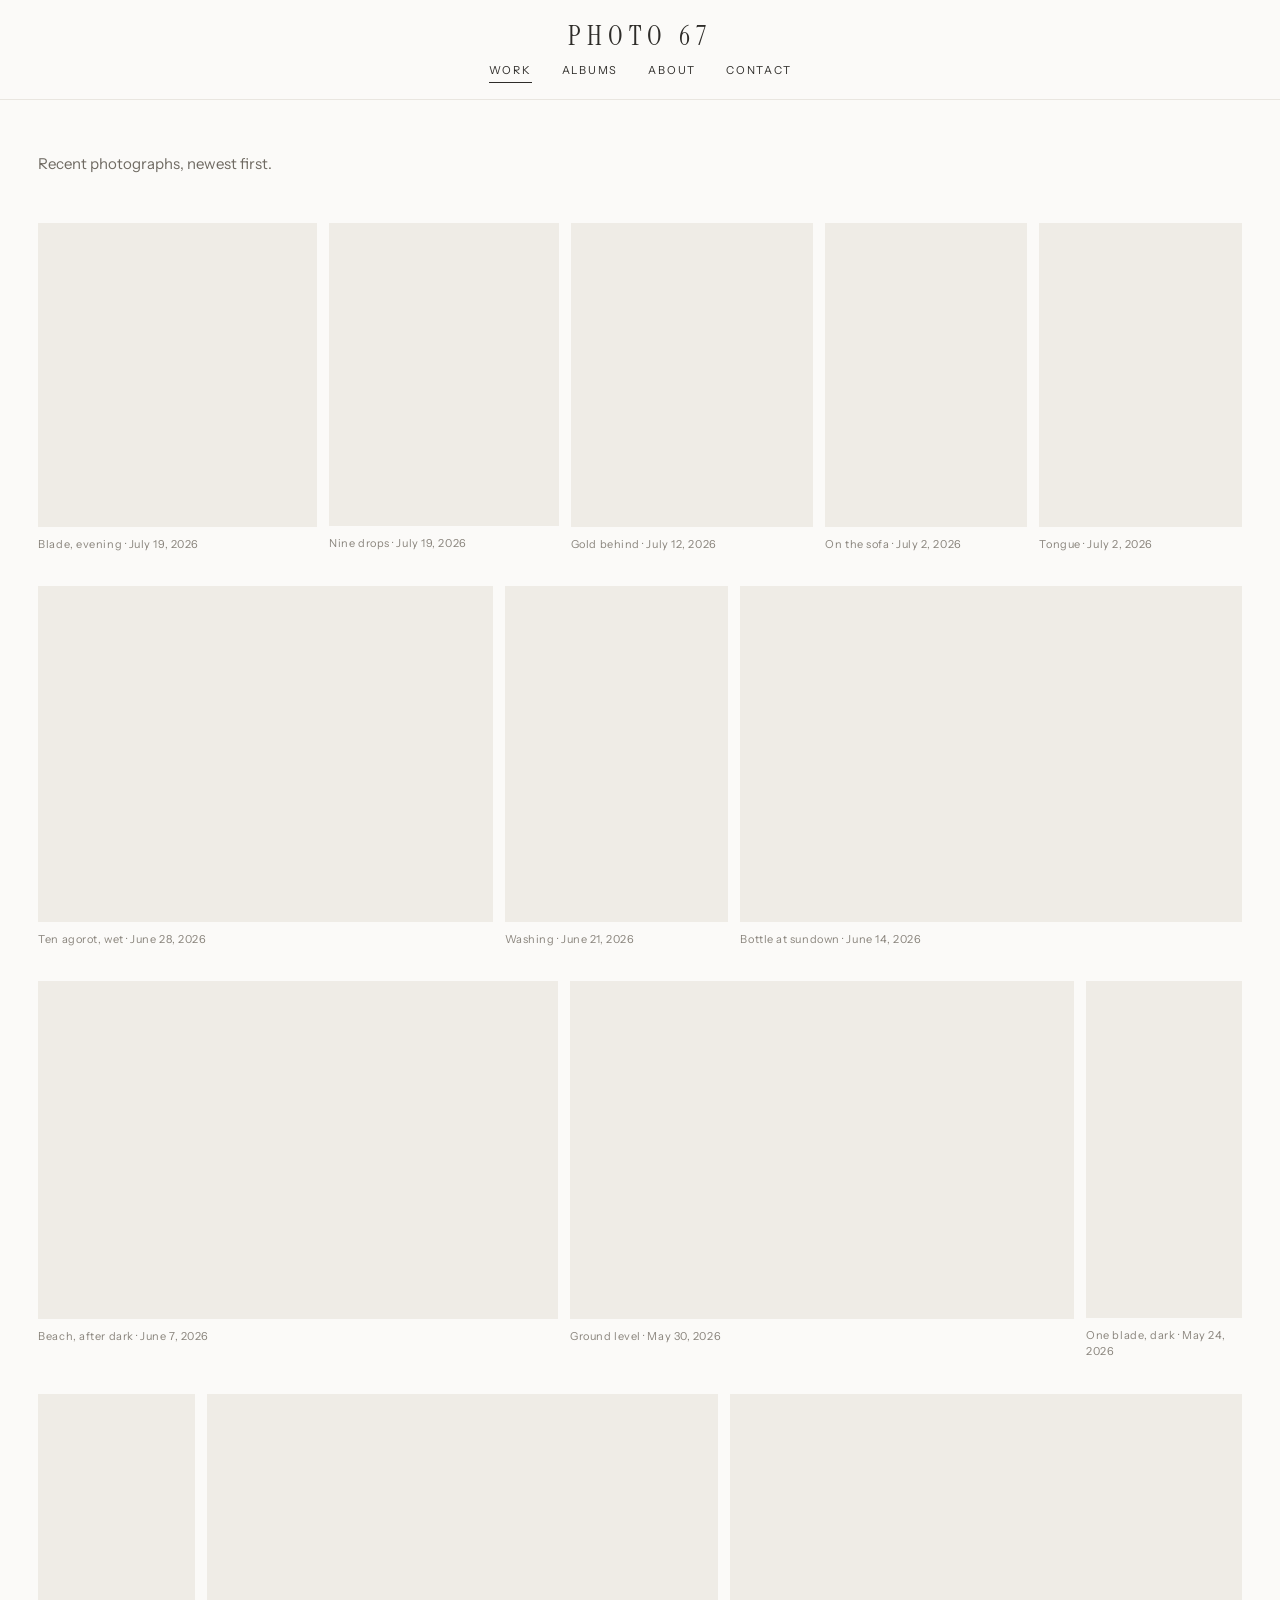
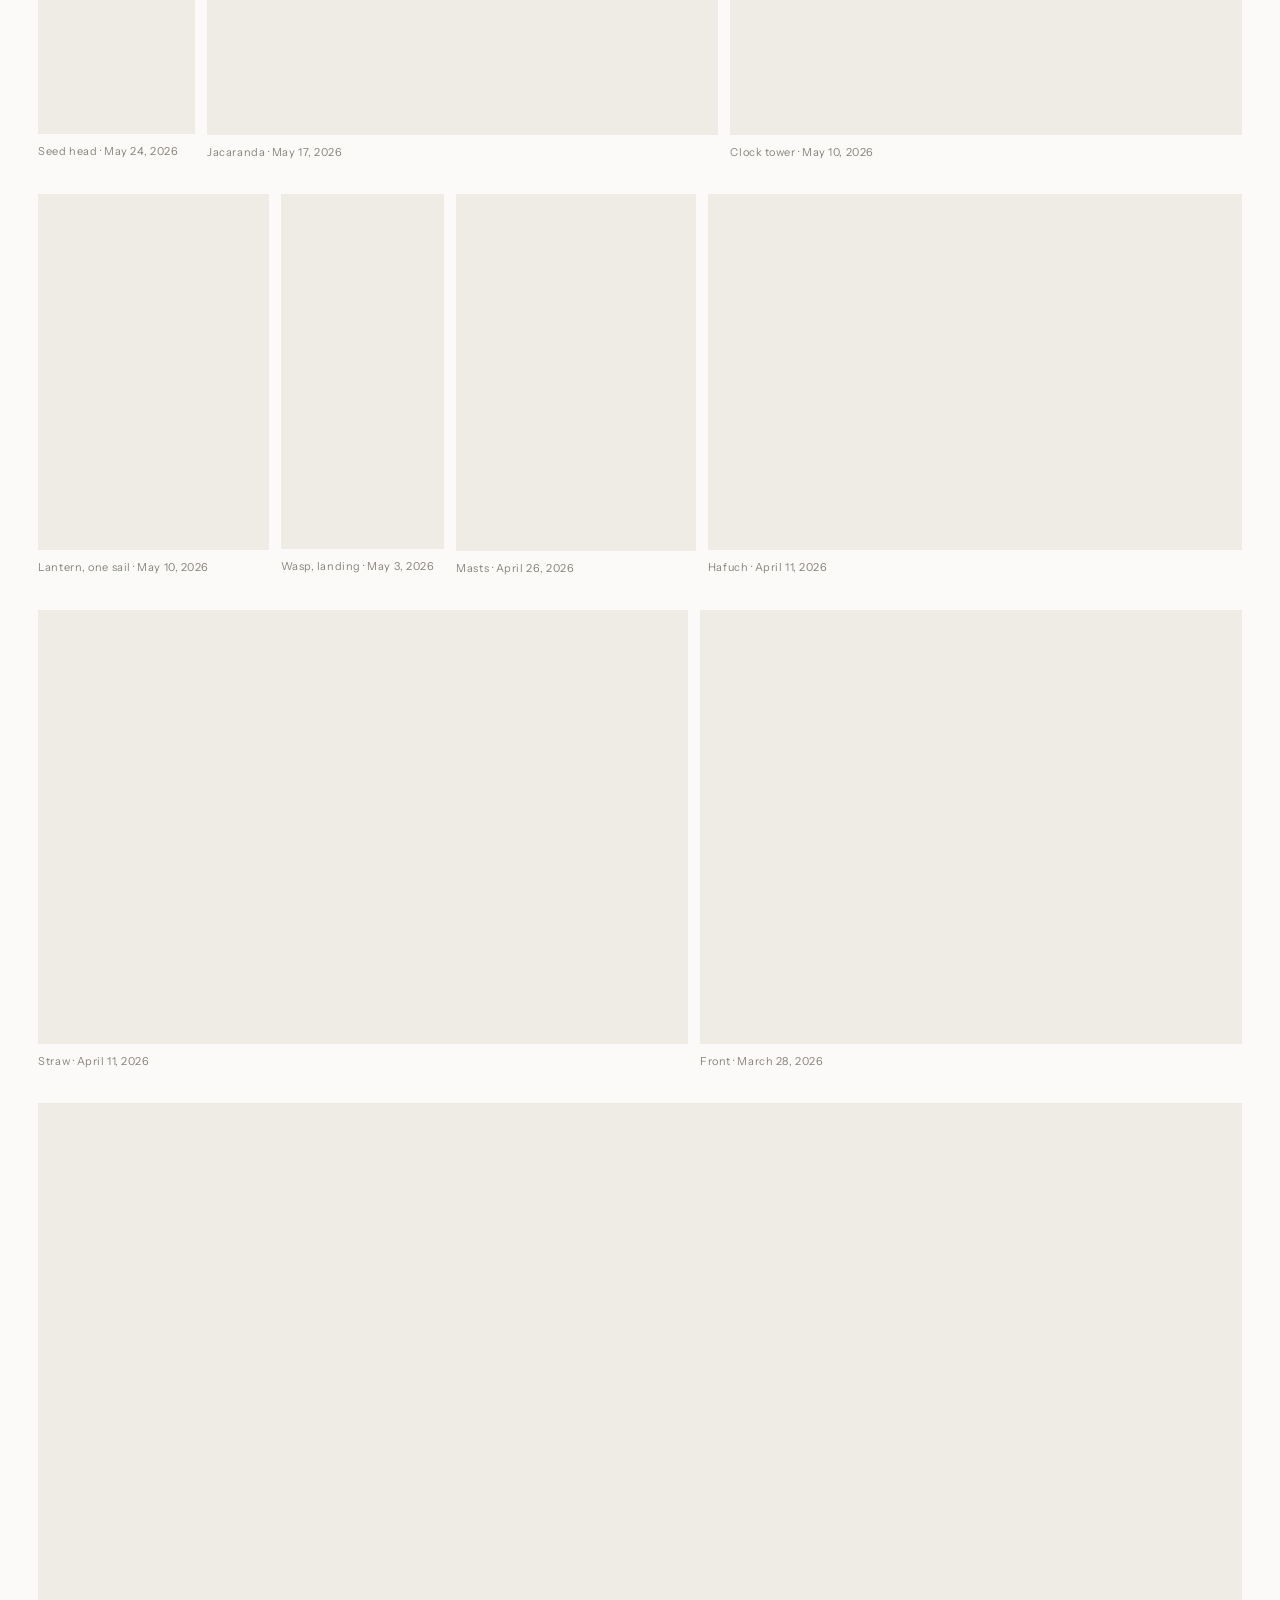
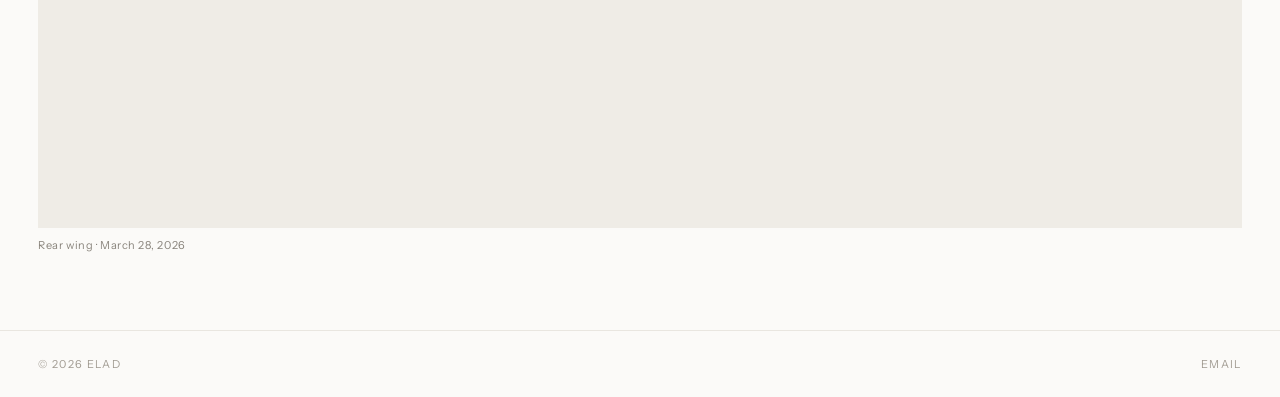
==== about/index.html @ 49043405 "Pre-render every page, add sitemap, robots.txt and Open Graph tags Each route is now a real HTML fil" ====
<!DOCTYPE html>
<!-- ==========================================================================
     THIS IS THE SOURCE FILE. Edit this one.

     scripts/prerender.mjs turns it into index.html, about/index.html,
     albums/index.html and one file per album — each with its own title and
     its photographs already written into the HTML, so search engines and
     link previews see real content without running any JavaScript.

     Don't edit those generated files; the next build overwrites them.
     ========================================================================== -->
<html lang="en">
<head>
<meta charset="utf-8">
<meta name="viewport" content="width=device-width, initial-scale=1">
<title>About — Photo 67</title>
<meta name="description" content="Elad is a photographer from Israel. His grandfather started him off, and still spends afternoons teaching him the craft.">
<meta name="theme-color" content="#FBFAF8">
<link rel="preconnect" href="https://fonts.googleapis.com">
<link rel="preconnect" href="https://fonts.gstatic.com" crossorigin>
<link href="https://fonts.googleapis.com/css2?family=Instrument+Sans:wght@400;500&family=Instrument+Serif:ital@0;1&display=swap" rel="stylesheet">
<link rel="stylesheet" href="/styles.css">
<link rel="canonical" href="https://photo67.com/about">
<meta property="og:type" content="website">
<meta property="og:site_name" content="Photo 67">
<meta property="og:title" content="About — Photo 67">
<meta property="og:description" content="Elad is a photographer from Israel. His grandfather started him off, and still spends afternoons teaching him the craft.">
<meta property="og:url" content="https://photo67.com/about">
<meta property="og:image" content="https://photo67.com/derived/water/blade-droplets-1203.webp">
<meta property="og:image:width" content="1203">
<meta property="og:image:height" content="1307">
<meta property="og:image:alt" content="Blade, evening — photograph by Elad">
<meta name="twitter:card" content="summary_large_image">
</head>
<body>

<!-- ==========================================================================
     FIXED LAYOUT — header, wordmark, nav, footer, grids and lightbox.
     Not editor-touchable. Editable copy is marked [data-editable] below.
     Photographs, albums, titles and dates all come from photos.json.
     ========================================================================== -->

<div class="page">

  <header class="site-header">
    <div class="site-header__inner">
      <a class="wordmark" href="/">Photo 67</a>
      <nav class="nav">
        <a href="/"        data-nav="home">Work</a>
        <a href="/albums"  data-nav="albums">Albums</a>
        <a href="/about"   data-nav="about">About<span class="underline"></span></a>
        <a href="/contact" data-nav="contact">Contact</a>
      </nav>
    </div>
  </header>

  <main class="main">

    <!-- ---------- Home: continuous feed, newest first ---------- -->
    <section data-view="home" hidden>
      <p class="standfirst" data-editable="intro">Recent photographs, newest first.</p>
      <div class="feed" data-feed="home"></div>
    </section>

    <!-- ---------- Albums index ---------- -->
    <section data-view="albums" hidden>
      <h1 class="title">Albums</h1>
      <div class="albums" data-albums></div>
    </section>

    <!-- ---------- Album detail ---------- -->
    <section data-view="album" hidden>
      <a class="backlink" href="/albums">&larr; Albums</a>
      <h1 class="title album__title" data-album-title></h1>
      <p class="standfirst album__summary" data-editable="album-summary" data-album-summary></p>
      <div class="feed" data-feed="album"></div>
    </section>

    <!-- ---------- About ---------- -->
    <section data-view="about">
      <div class="about">
        <div data-portrait>
          <!-- Replaced by the portrait once "portrait" is set in photos.json -->
          <div class="portrait-placeholder" data-editable="about-portrait">
            <span>portrait or self-portrait — drop in here</span>
          </div>
        </div>
        <div>
          <h1 class="title">About</h1>
          <p class="prose" data-editable="about-text">I'm Elad, a photographer from Israel. I shoot close up and mostly outdoors — water on a leaf, a coin in the rain, a wasp that stayed still for one frame. What I'm really after is light: what it does to glass, to a drop of water, to the sky behind a mast at the end of the day. I take the photographs and edit them myself.</p>
          <p class="prose" data-editable="about-grandfather">My grandfather is the reason I started. He put a camera in my hands, and he still spends afternoons with me going through what I've shot — why one frame works and the one beside it doesn't. He's the one teaching me to treat this as something to get good at, not just something I like doing.</p>
        </div>
      </div>
    </section>

    <!-- ---------- Contact: an address, never a form ---------- -->
    <section data-view="contact" hidden>
      <div class="contact">
        <h1 class="title">Contact</h1>
        <p class="prose contact__text" data-editable="contact-text">For prints, club submissions, or anything else, email is best. Replies usually come in the evening.</p>
        <a class="contact__email" data-editable="contact-email" href="mailto:info@photo67.com">info@photo67.com</a>
        <p class="label contact__place">Tel Aviv, Israel</p>
      </div>
    </section>

  </main>

  <footer class="site-footer">
    <span>&copy; 2026 Elad</span>
    <a href="/contact">Email</a>
  </footer>

</div>

<!-- ---------- Lightbox ---------- -->
<div class="lightbox" data-lightbox hidden role="dialog" aria-modal="true" aria-label="Photograph">
  <img data-lb-img alt="">
  <button class="lb-close" data-lb-close aria-label="Close">&#10005;</button>
  <button class="lb-prev"  data-lb-prev  aria-label="Previous">&lsaquo;</button>
  <button class="lb-next"  data-lb-next  aria-label="Next">&rsaquo;</button>
  <div class="lb-bar">
    <span class="lb-meta" data-lb-meta></span>
    <span class="lb-counter" data-lb-counter></span>
  </div>
</div>

<script src="/app.js"></script>
</body>
</html>
---- styles.css ----
/* ==========================================================================
   photo67.com — Elad, photography portfolio
   Fixed layout. Do not edit this file to change content; edit photos.json
   and the [data-editable] regions in index.html.
   Palette, type and layout rules come from the handoff Design Spec.
   ========================================================================== */

:root {
  --paper:      #FBFAF8;
  --paper-sunk: #F2EFE9;
  --hairline:   #E9E6E0;
  --ink-quiet:  #8A857D;
  --ink-body:   #3E3B36;
  --ink:        #2E2C29;
  --lightbox:   #141312;

  --muted:      #6F6A62;   /* standfirst / summary text */
  --footer-ink: #A29C93;
  --img-bg:     #EFECE6;   /* flat placeholder while an image loads */
  --rule:       #C9C4BB;

  --serif: 'Instrument Serif', Georgia, 'Times New Roman', serif;
  --sans:  'Instrument Sans', -apple-system, BlinkMacSystemFont, Helvetica, Arial, sans-serif;

  --pad-x: clamp(14px, 3vw, 40px);
  --maxw:  1600px;
}

/* ---------- reset ---------- */
html { -webkit-text-size-adjust: 100%; }
* { box-sizing: border-box; }
body { margin: 0; background: var(--paper); }
img { -webkit-user-drag: none; }
::selection { background: #E7E4DE; }

a { color: var(--ink); text-decoration: none; }
a:hover { color: var(--ink-quiet); }

/* ---------- shell ---------- */
.page {
  font-family: var(--sans);
  background: var(--paper);
  color: var(--ink);
  min-height: 100vh;
  display: flex;
  flex-direction: column;
  -webkit-font-smoothing: antialiased;
}

/* ---------- header ---------- */
.site-header {
  position: sticky;
  top: 0;
  z-index: 30;
  background: rgba(251, 250, 248, 0.94);
  backdrop-filter: saturate(120%) blur(8px);
  -webkit-backdrop-filter: saturate(120%) blur(8px);
  border-bottom: 1px solid var(--hairline);
}
.site-header__inner {
  max-width: var(--maxw);
  margin: 0 auto;
  padding: clamp(14px, 2.4vw, 22px) var(--pad-x) clamp(10px, 1.6vw, 16px);
  display: flex;
  flex-direction: column;
  align-items: center;
  gap: clamp(10px, 1.4vw, 14px);
}
.wordmark {
  font-family: var(--serif);
  font-size: clamp(21px, 2.4vw, 27px);
  letter-spacing: 0.22em;
  text-transform: uppercase;
  line-height: 1;
}
.nav { display: flex; gap: clamp(16px, 2.4vw, 30px); align-items: baseline; }
.nav a {
  font-size: 11px;
  letter-spacing: 0.16em;
  text-transform: uppercase;
}
/* active state is a 1px rule, never a colour */
.nav a .underline { display: block; height: 1px; background: var(--ink); margin-top: 5px; }

/* ---------- main ---------- */
.main {
  flex: 1;
  width: 100%;
  max-width: var(--maxw);
  margin: 0 auto;
  padding: clamp(22px, 4vw, 56px) var(--pad-x) clamp(48px, 6vw, 96px);
}

.title {
  font-family: var(--serif);
  font-weight: 400;
  font-size: clamp(26px, 3.4vw, 40px);
  letter-spacing: 0.01em;
  margin: 0 0 clamp(24px, 4vw, 44px);
}
.standfirst {
  margin: 0 0 clamp(22px, 4vw, 46px);
  max-width: 34em;
  font-size: clamp(13px, 1.5vw, 15px);
  line-height: 1.75;
  color: var(--muted);
  text-wrap: pretty;
}
.prose {
  margin: 0;
  font-size: clamp(14px, 1.6vw, 17px);
  line-height: 1.8;
  color: var(--ink-body);
  max-width: 32em;
  text-wrap: pretty;
}
/* consecutive paragraphs get one line of air, nothing more */
.prose + .prose { margin-top: 1.1em; }
.label {
  font-size: 11px;
  letter-spacing: 0.14em;
  text-transform: uppercase;
  color: var(--ink-quiet);
}

/* ---------- justified photo rows ----------
   Desktop: flex-grow = aspect, flex-basis = aspect x rowHeight, so rows fill
   the width at equal height with zero cropping. Mobile: one per row.        */
.feed {
  display: flex;
  flex-wrap: wrap;
  column-gap: 12px;
  row-gap: clamp(22px, 3.2vw, 34px);
}
.feed figure { margin: 0; min-width: 0; max-width: 100%; }
.feed img {
  display: block;
  width: 100%;
  height: auto;
  cursor: zoom-in;
  background: var(--img-bg);
}
.feed figcaption {
  margin-top: 9px;
  font-size: 11px;
  letter-spacing: 0.05em;
  color: var(--ink-quiet);
  line-height: 1.5;
}

/* ---------- albums index ---------- */
.albums {
  display: grid;
  grid-template-columns: repeat(auto-fill, minmax(min(100%, 300px), 1fr));
  column-gap: clamp(14px, 2vw, 26px);
  row-gap: clamp(30px, 4vw, 52px);
  align-items: start;
}
.albums a { display: block; }
.albums img { display: block; width: 100%; height: auto; background: var(--img-bg); }
.albums__meta { margin-top: 12px; display: flex; flex-direction: column; gap: 5px; }
.albums__title {
  font-family: var(--serif);
  font-size: clamp(17px, 1.8vw, 21px);
  line-height: 1.2;
}

/* ---------- album detail ---------- */
.backlink {
  font-size: 11px;
  letter-spacing: 0.16em;
  text-transform: uppercase;
  color: var(--ink-quiet);
}
.album__title { margin: clamp(16px, 2vw, 22px) 0 10px; }
.album__summary { margin: 0 0 clamp(24px, 4vw, 46px); }

/* ---------- about ---------- */
.about {
  display: grid;
  grid-template-columns: minmax(0, 0.9fr) minmax(0, 1.1fr);
  column-gap: clamp(24px, 4vw, 64px);
  row-gap: clamp(24px, 3vw, 32px);
  align-items: start;
  max-width: 1100px;
}
.about img { display: block; width: 100%; height: auto; background: var(--img-bg); }
.about .title { margin: 0 0 clamp(16px, 2vw, 22px); }
.portrait-placeholder {
  aspect-ratio: 4 / 5;
  background: repeating-linear-gradient(135deg, #F2EFE9 0 8px, #EDE9E2 8px 16px);
  display: flex;
  align-items: flex-end;
  padding: 14px;
}
.portrait-placeholder span {
  font-family: ui-monospace, 'SFMono-Regular', Menlo, monospace;
  font-size: 11px;
  color: var(--ink-quiet);
  letter-spacing: 0.02em;
}

/* ---------- contact ---------- */
.contact { max-width: 32em; }
.contact .title { margin: 0 0 clamp(16px, 2vw, 22px); }
.contact__text { margin: 0 0 clamp(20px, 3vw, 28px); }
.contact__email {
  display: inline-block;
  font-family: var(--serif);
  font-size: clamp(20px, 2.6vw, 30px);
  border-bottom: 1px solid var(--rule);
  padding-bottom: 3px;
}
.contact__place { margin: clamp(26px, 4vw, 40px) 0 0; }

/* ---------- footer ---------- */
.site-footer {
  border-top: 1px solid var(--hairline);
  padding: clamp(18px, 2.4vw, 26px) var(--pad-x);
  display: flex;
  justify-content: space-between;
  gap: 16px;
  font-size: 11px;
  letter-spacing: 0.12em;
  text-transform: uppercase;
  color: var(--footer-ink);
}
.site-footer a { color: var(--footer-ink); }

/* ---------- lightbox ---------- */
.lightbox {
  position: fixed;
  inset: 0;
  z-index: 80;
  background: var(--lightbox);
  display: flex;
  align-items: center;
  justify-content: center;
  padding: clamp(20px, 3vw, 44px);
}
.lightbox[hidden] { display: none; }
.lightbox img {
  max-width: 100%;
  max-height: 100%;
  width: auto;
  height: auto;
  object-fit: contain;
  display: block;
}
.lightbox button {
  position: absolute;
  border: 0;
  background: transparent;
  cursor: pointer;
  font-family: inherit;
  line-height: 1;
}
.lb-close {
  top: 14px; right: 14px;
  width: 44px; height: 44px;
  color: rgba(251, 250, 248, 0.62);
  font-size: 19px;
}
.lb-prev, .lb-next {
  top: 50%;
  transform: translateY(-50%);
  width: 52px; height: 64px;
  color: rgba(251, 250, 248, 0.5);
  font-size: 20px;
}
.lb-prev { left: 6px; }
.lb-next { right: 6px; }
.lb-bar {
  position: absolute;
  left: 0; right: 0; bottom: 0;
  padding: 16px 20px 18px;
  display: flex;
  justify-content: space-between;
  align-items: flex-end;
  gap: 20px;
  pointer-events: none;
}
.lb-meta {
  font-size: 11px;
  letter-spacing: 0.05em;
  color: rgba(251, 250, 248, 0.6);
  line-height: 1.5;
  max-width: 60%;
}
.lb-counter {
  font-size: 11px;
  letter-spacing: 0.14em;
  color: rgba(251, 250, 248, 0.42);
}

/* ---------- mobile: one photograph per row, lightbox edge to edge ---------- */
@media (max-width: 899px) {
  .feed figure { flex: 0 0 100% !important; }
  .about { grid-template-columns: 1fr; }
  .lightbox { padding: 0; }
  .lb-prev, .lb-next { display: none; }
}

@media (prefers-reduced-motion: reduce) {
  * { animation: none !important; transition: none !important; }
}
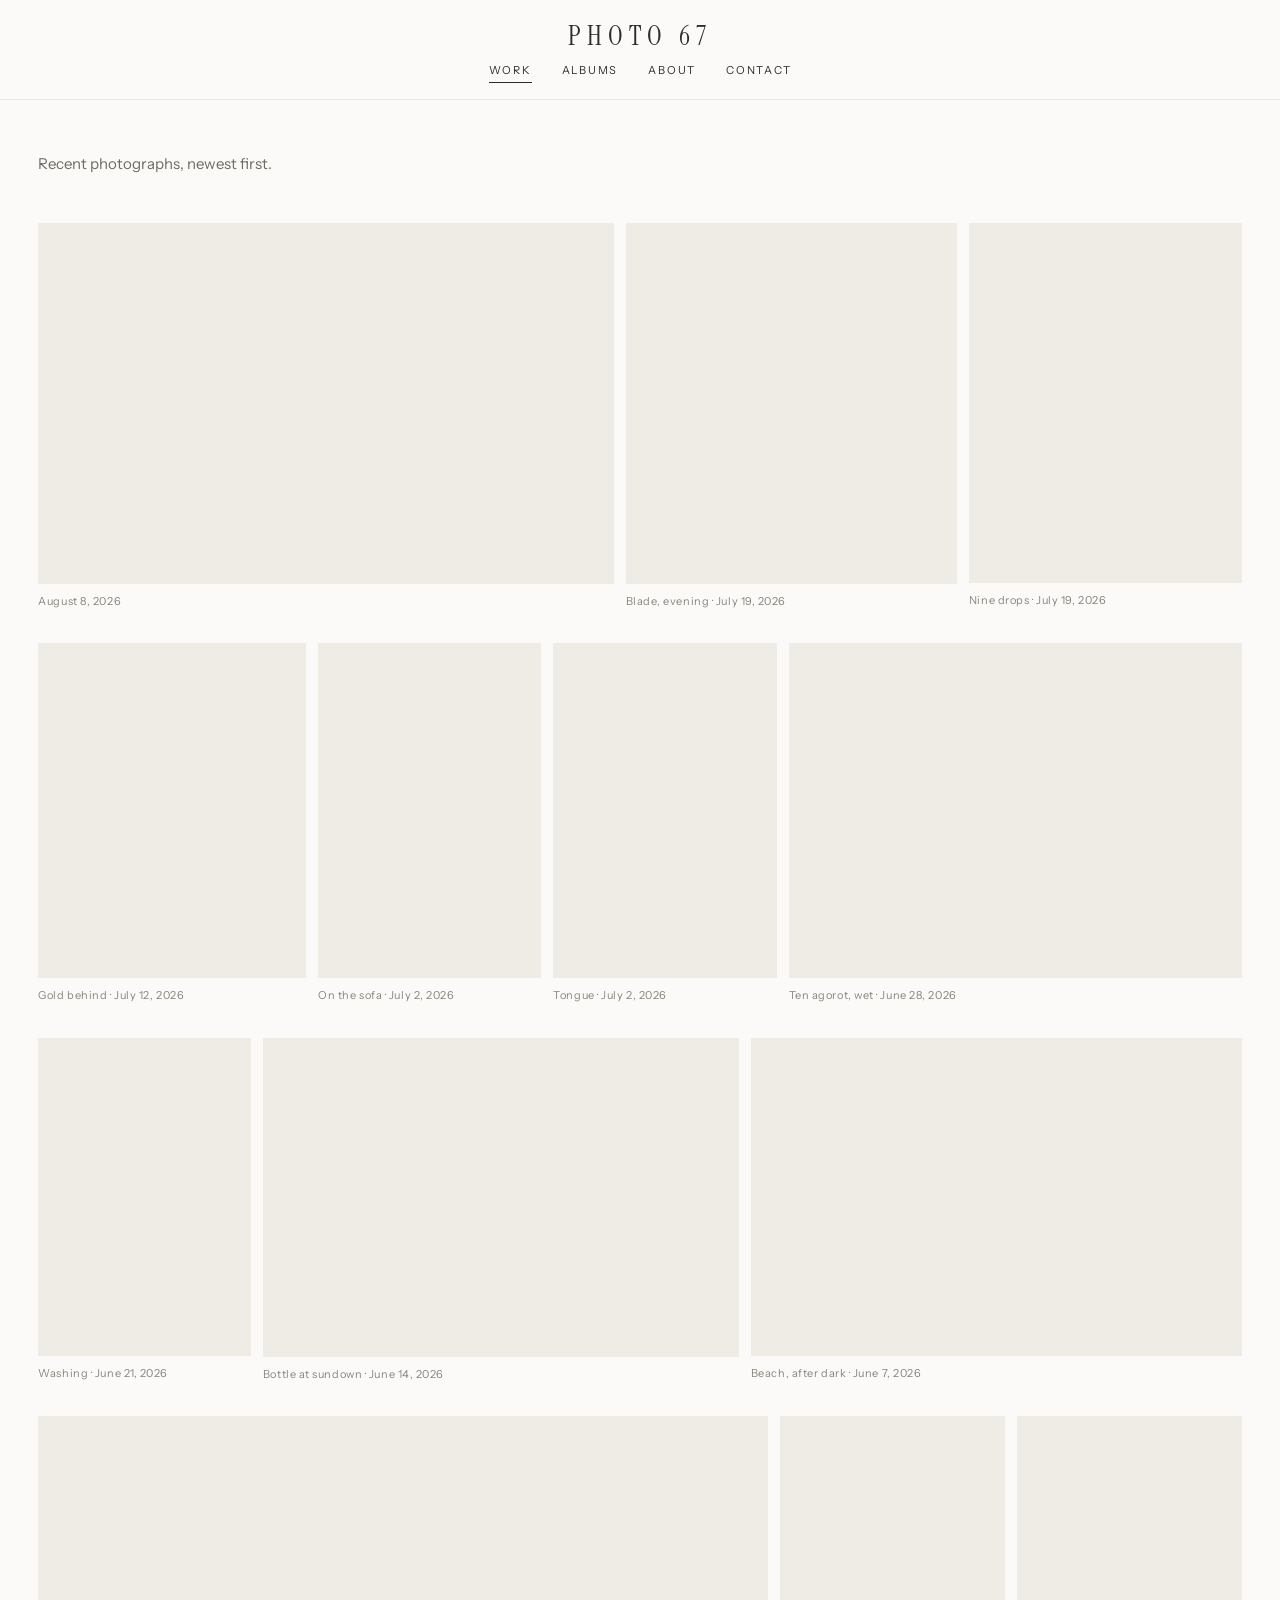
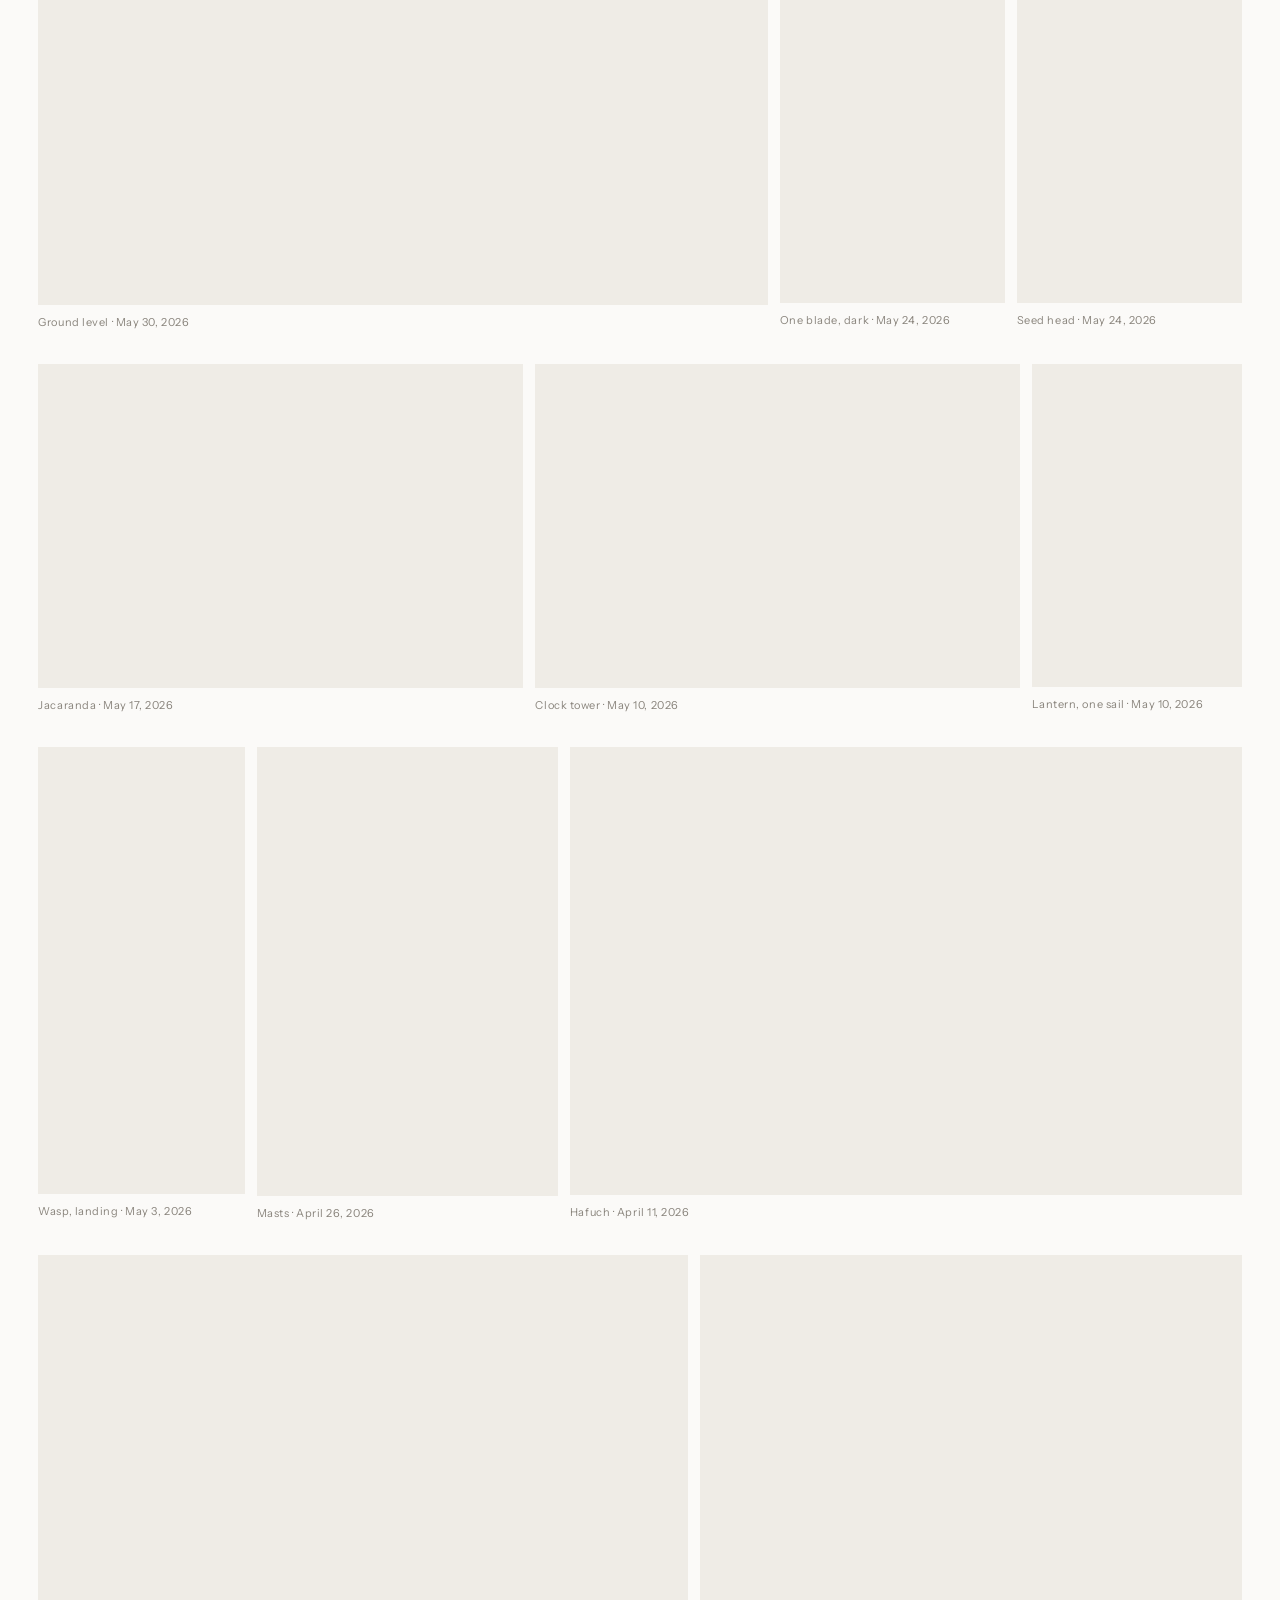
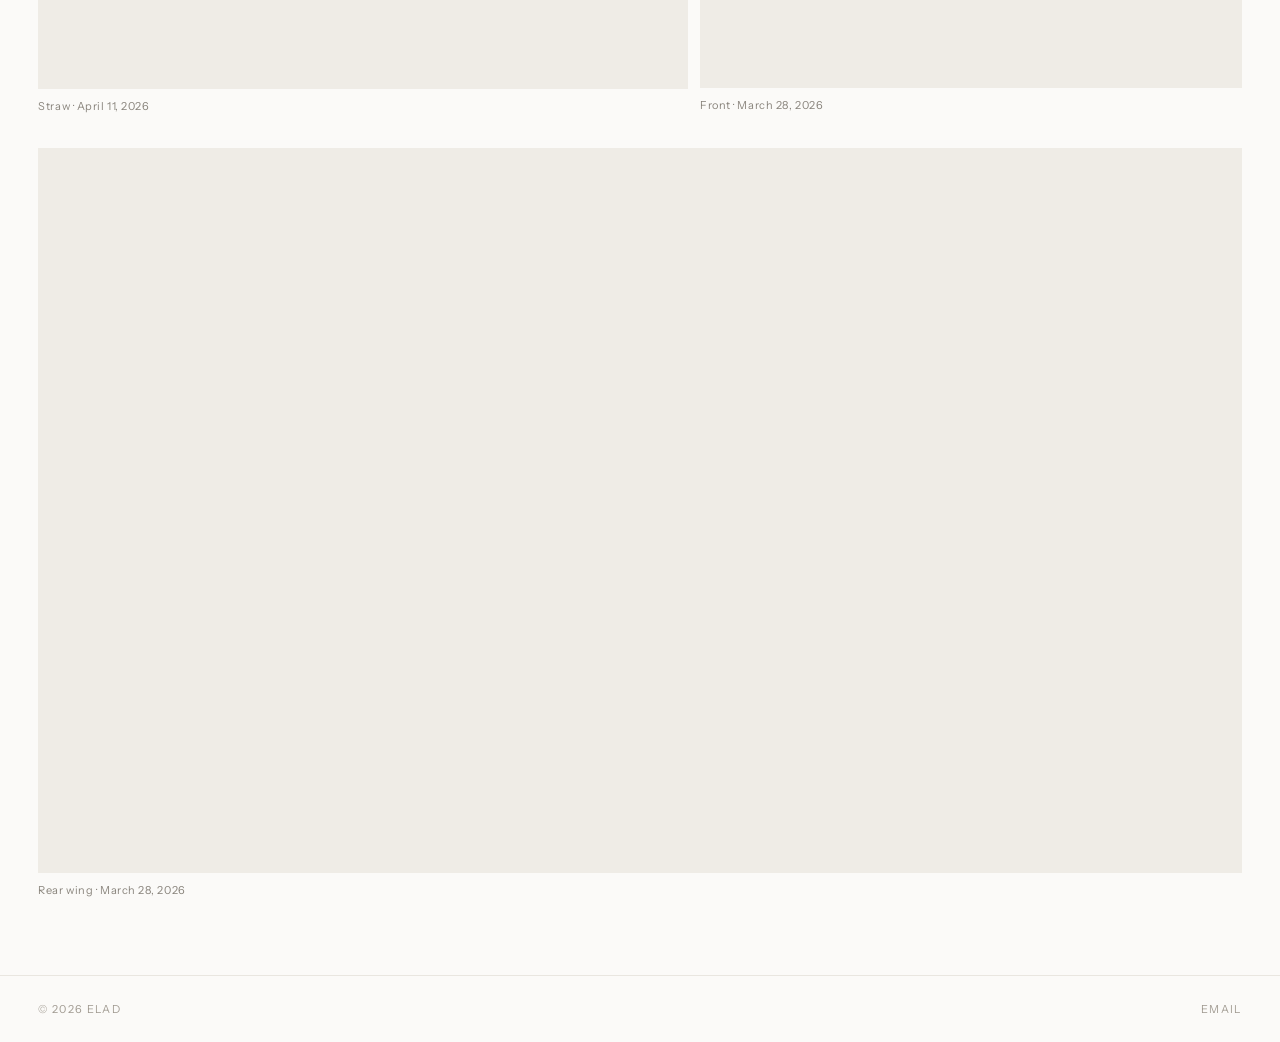
==== commit 41ba4b03: "Rebuild photographs [skip ci]" ====
--- a/about/index.html
+++ b/about/index.html
@@ -26,10 +26,10 @@
 <meta property="og:title" content="About — Photo 67">
 <meta property="og:description" content="Elad is a photographer from Israel. His grandfather started him off, and still spends afternoons teaching him the craft.">
 <meta property="og:url" content="https://photo67.com/about">
-<meta property="og:image" content="https://photo67.com/derived/water/blade-droplets-1203.webp">
-<meta property="og:image:width" content="1203">
-<meta property="og:image:height" content="1307">
-<meta property="og:image:alt" content="Blade, evening — photograph by Elad">
+<meta property="og:image" content="https://photo67.com/derived/car/IMG_1564-1206.webp">
+<meta property="og:image:width" content="1206">
+<meta property="og:image:height" content="756">
+<meta property="og:image:alt" content="Photograph by Elad">
 <meta name="twitter:card" content="summary_large_image">
 </head>
 <body>
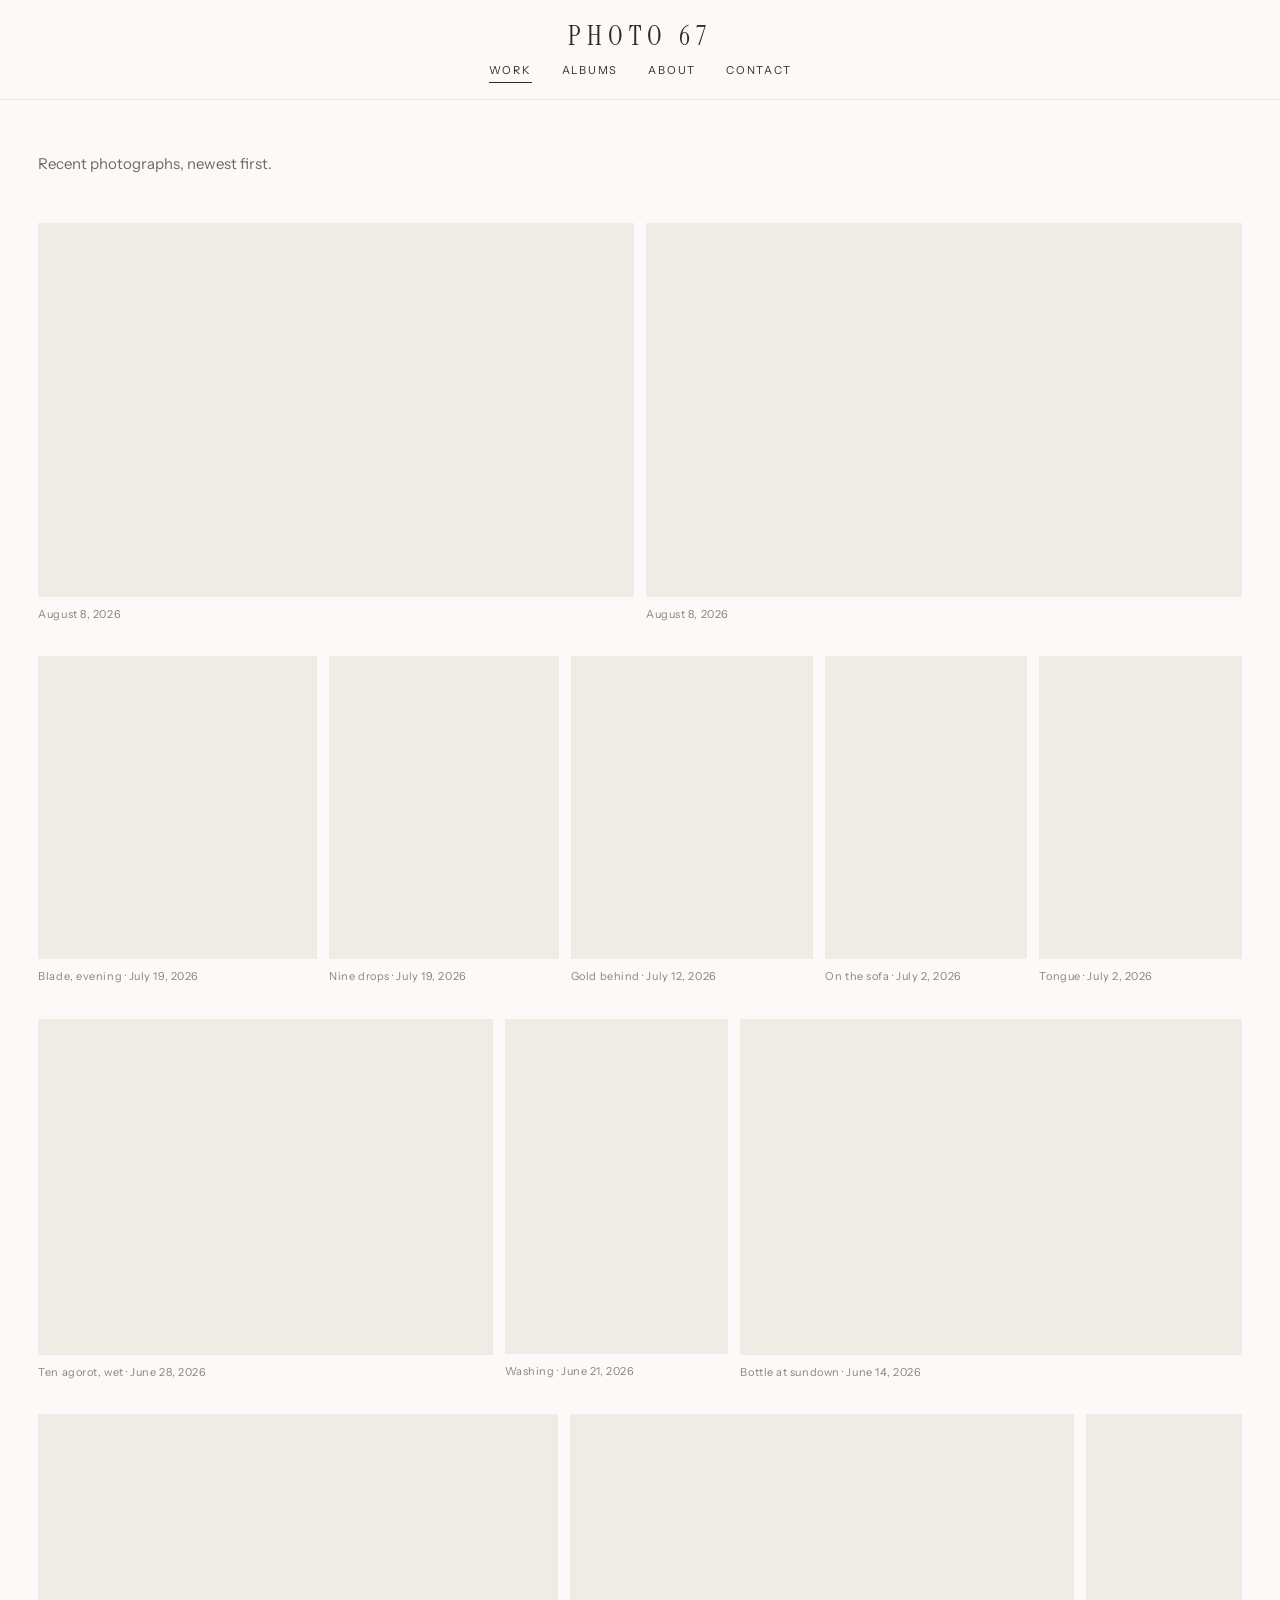
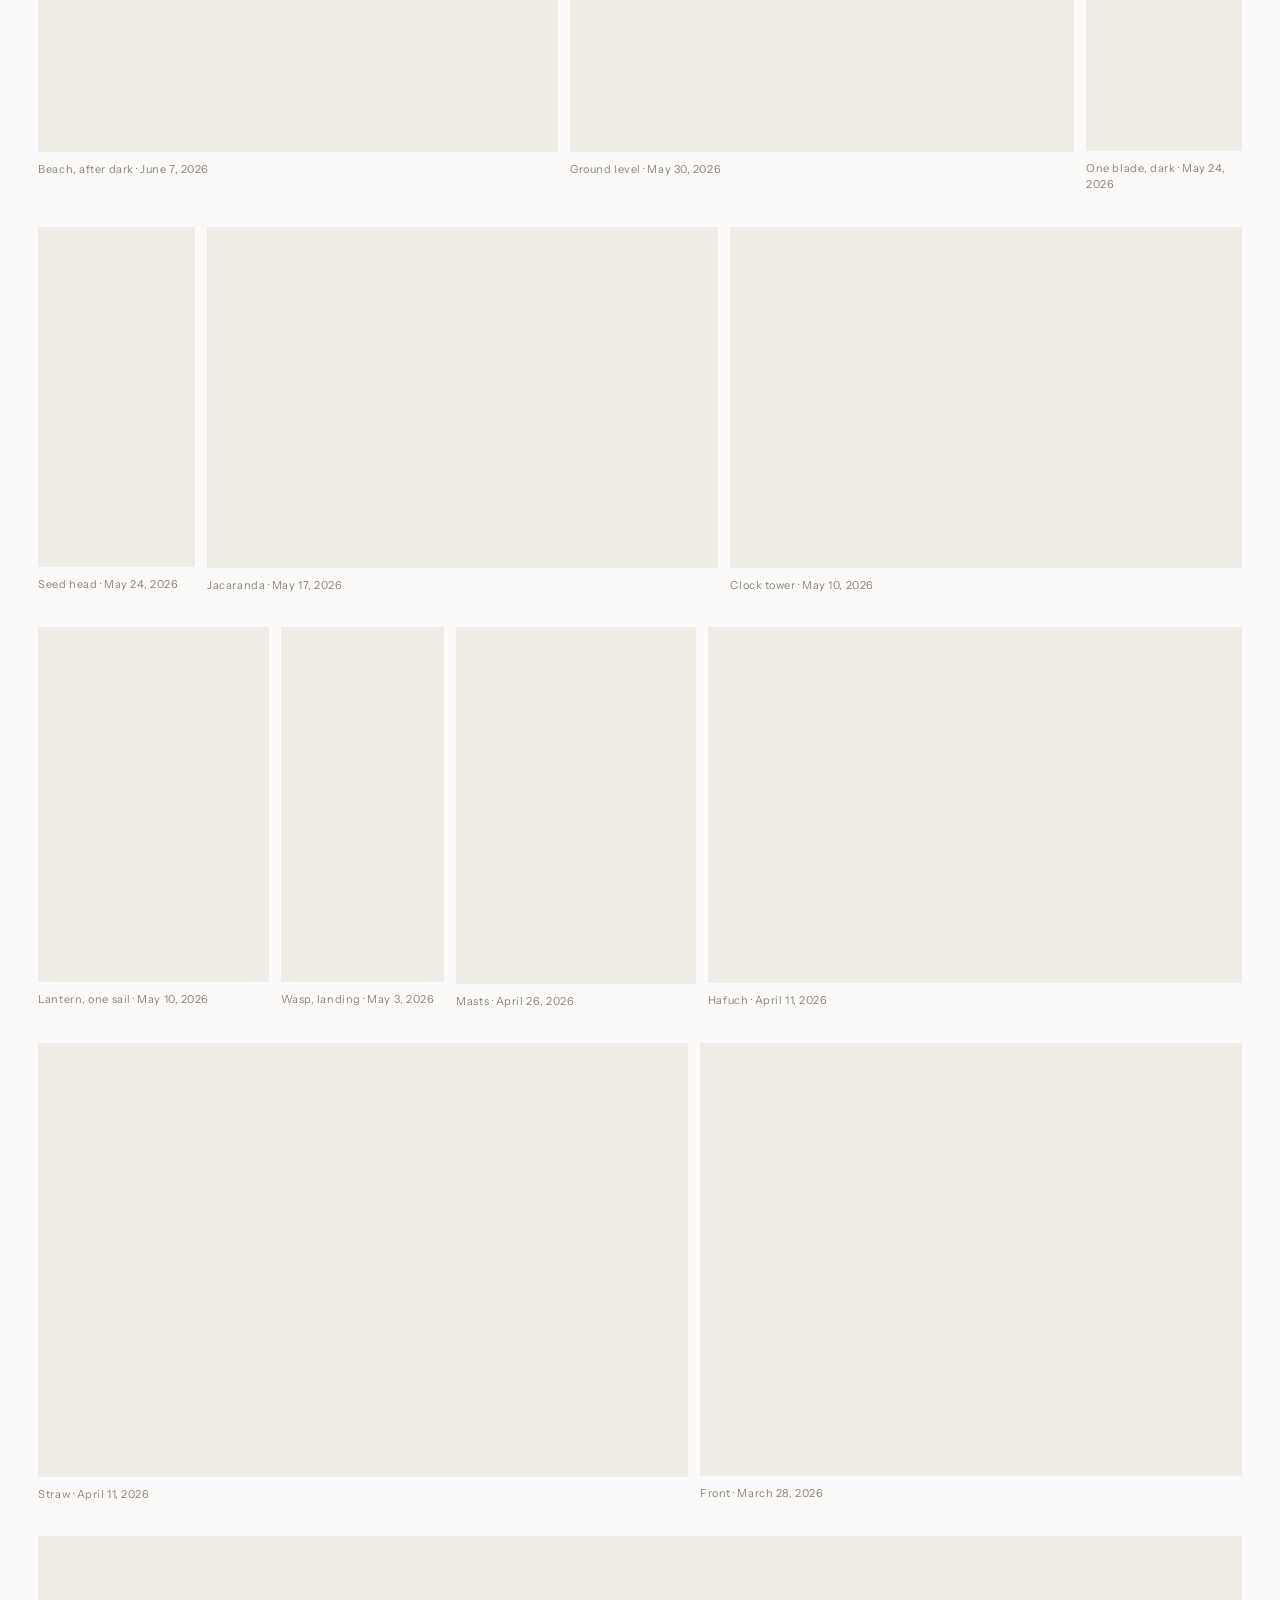
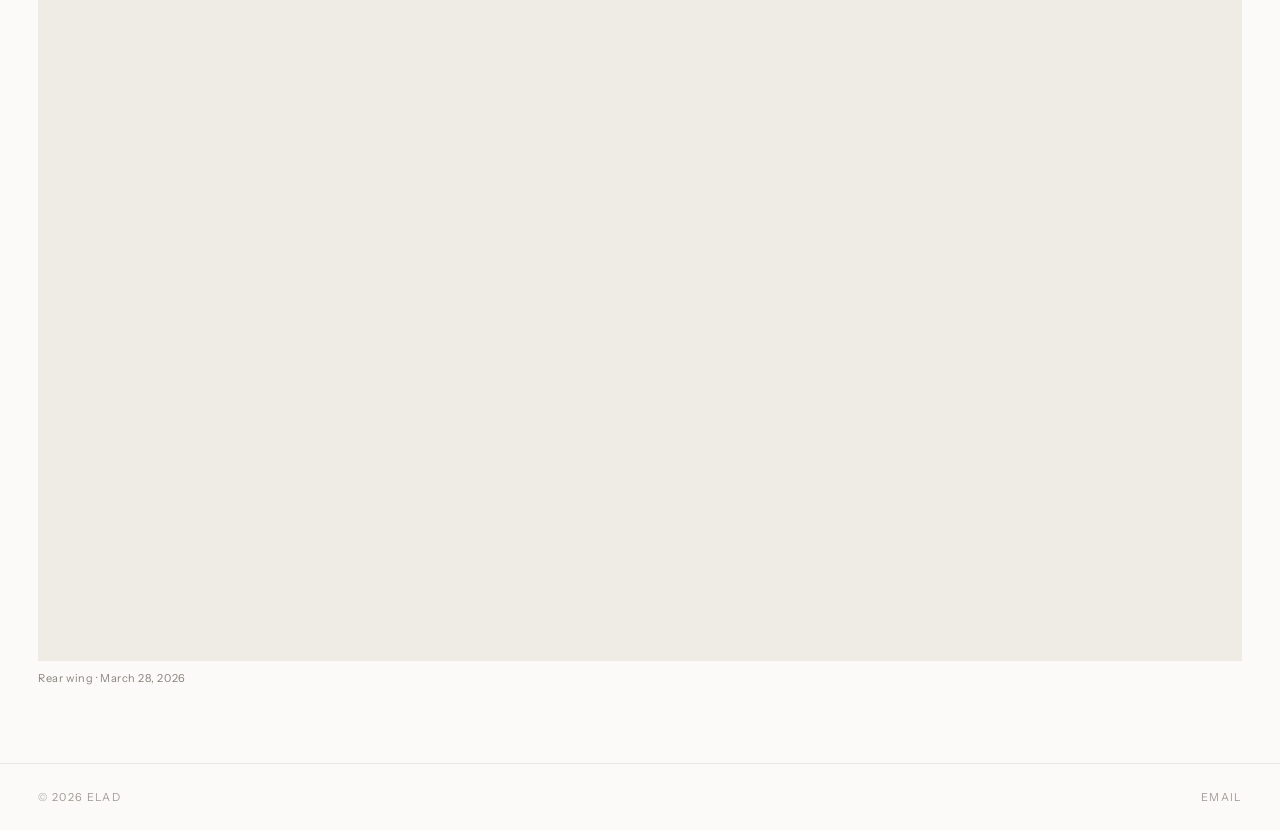
==== commit 50af22f4: "Rebuild photographs" ====
--- a/about/index.html
+++ b/about/index.html
@@ -26,7 +26,7 @@
 <meta property="og:title" content="About — Photo 67">
 <meta property="og:description" content="Elad is a photographer from Israel. His grandfather started him off, and still spends afternoons teaching him the craft.">
 <meta property="og:url" content="https://photo67.com/about">
-<meta property="og:image" content="https://photo67.com/derived/car/IMG_1564-1206.webp">
+<meta property="og:image" content="https://photo67.com/derived/car/333-1206.webp">
 <meta property="og:image:width" content="1206">
 <meta property="og:image:height" content="756">
 <meta property="og:image:alt" content="Photograph by Elad">
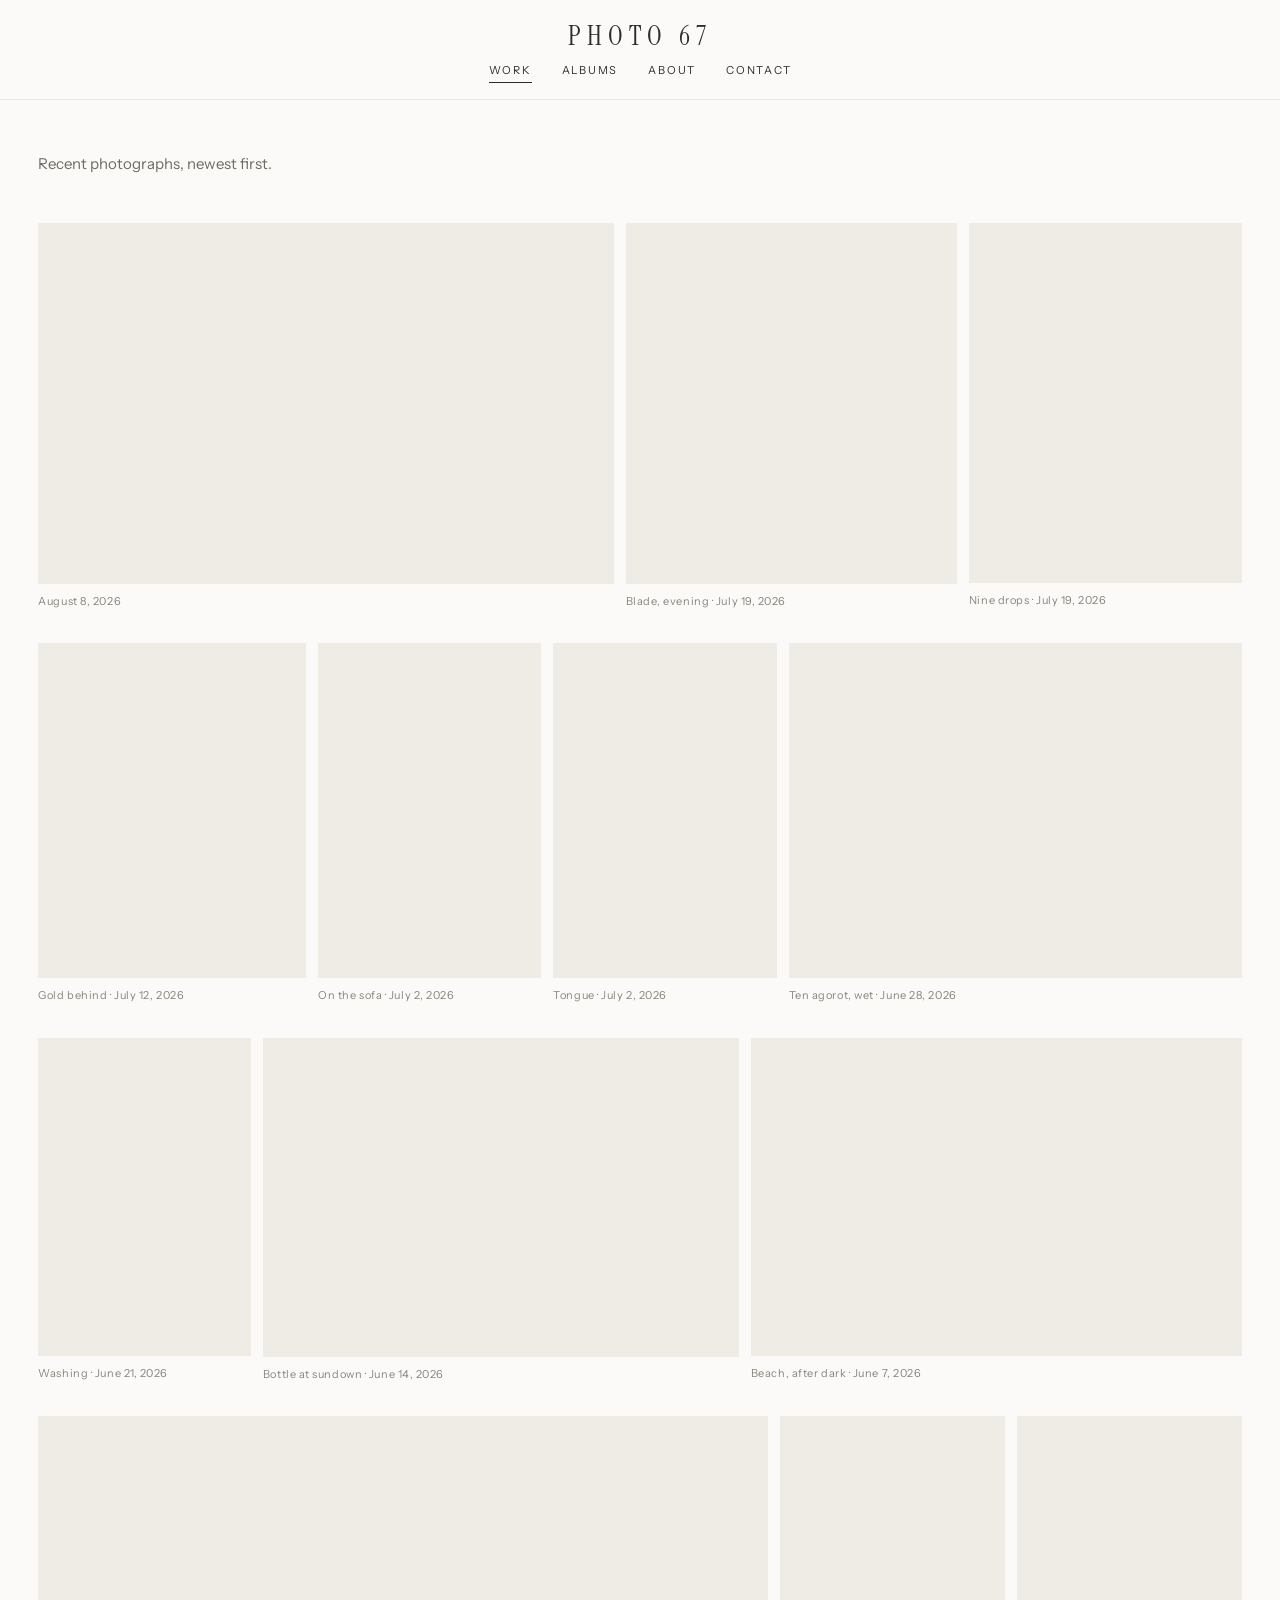
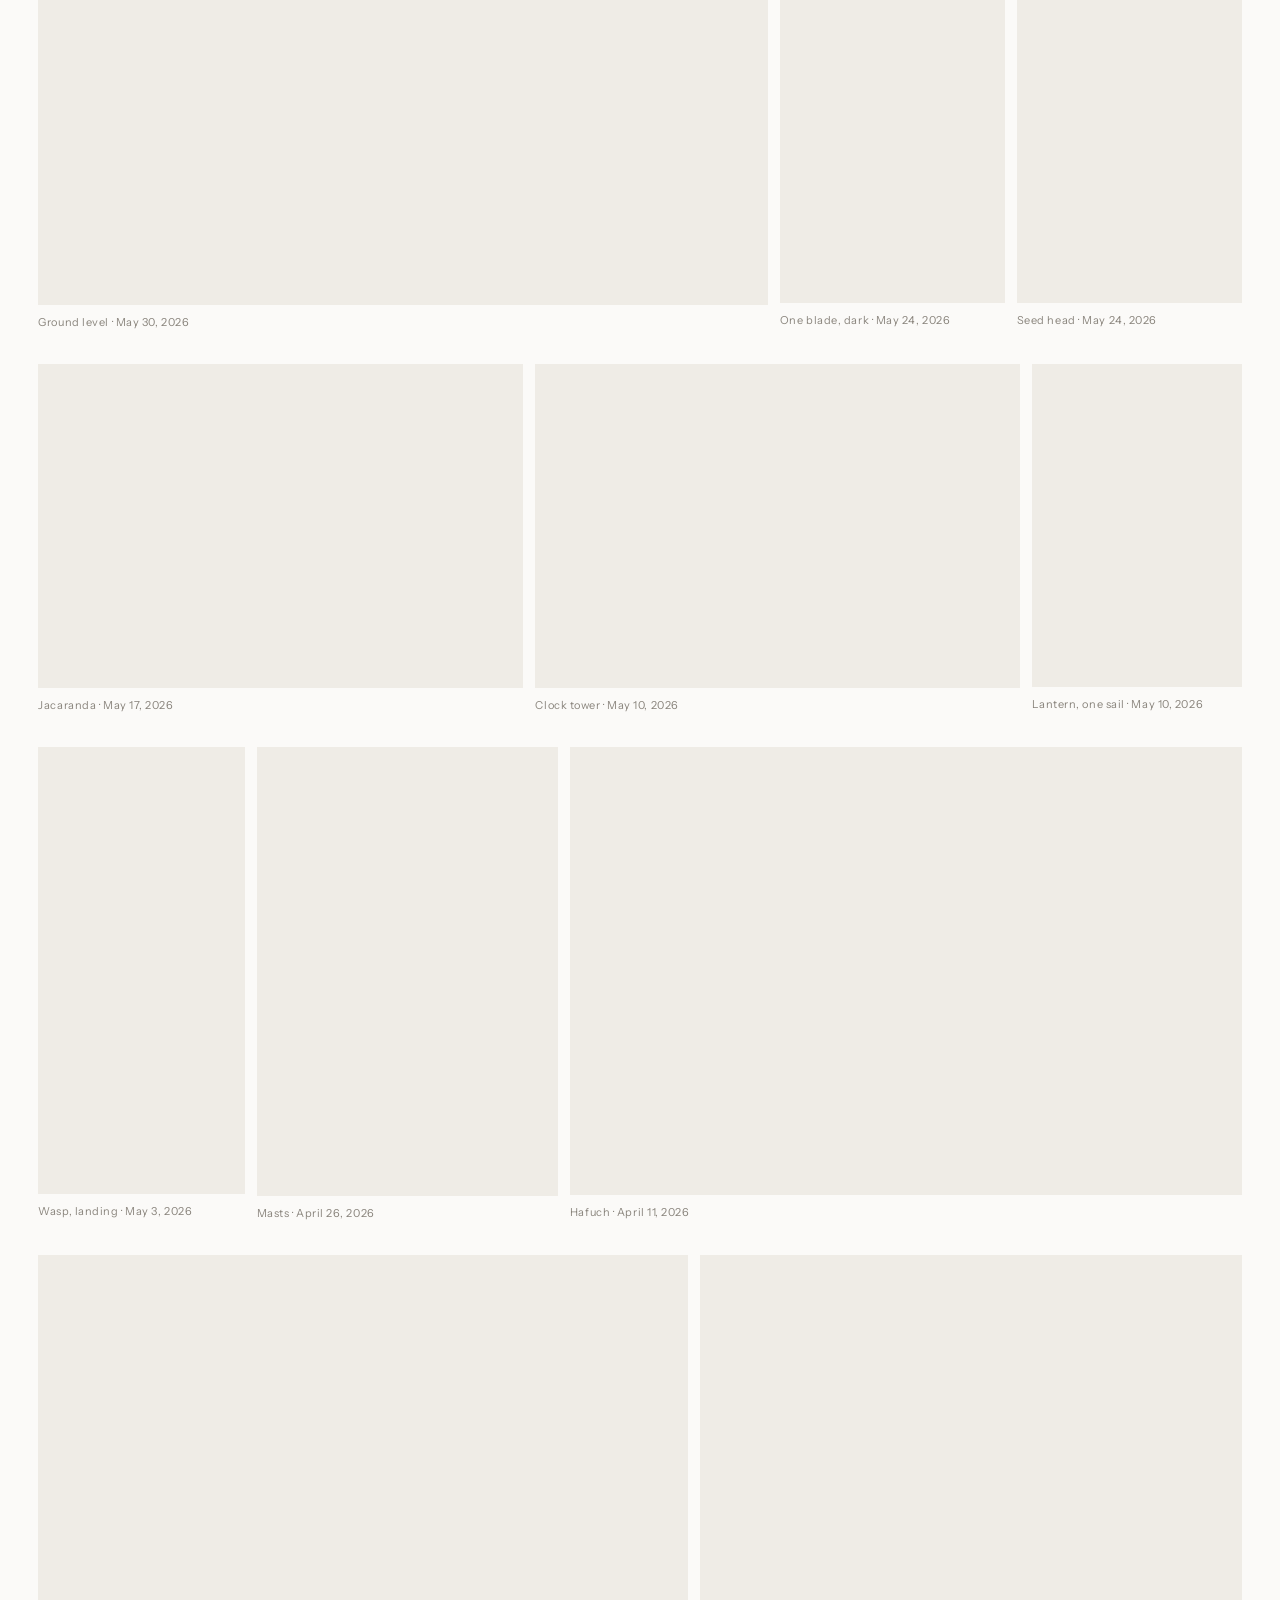
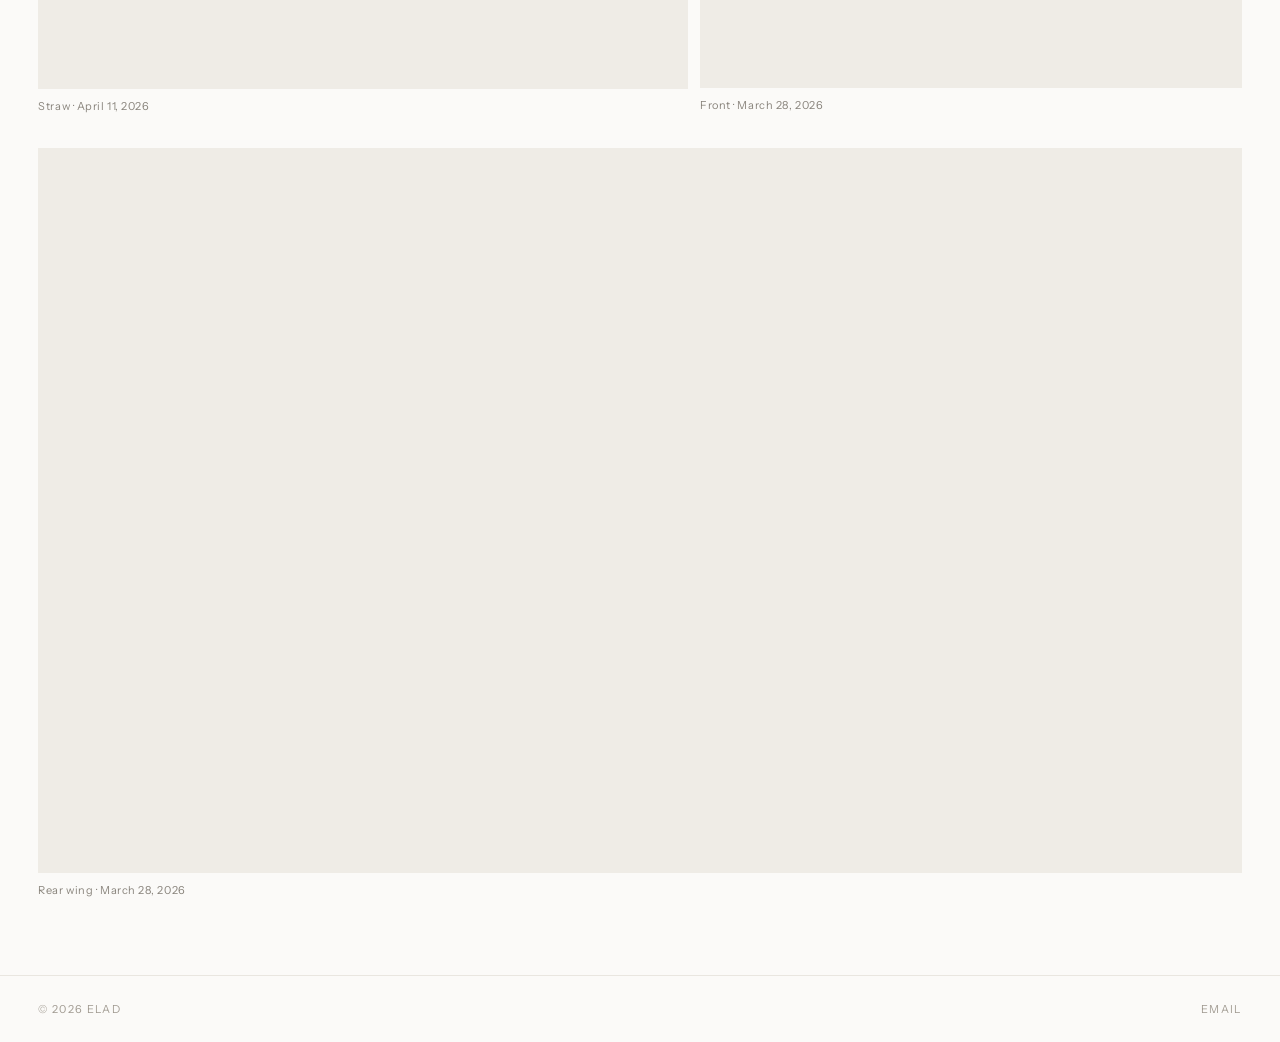
==== commit 843b7a16: "Rebuild photographs" ====
--- a/about/index.html
+++ b/about/index.html
@@ -26,7 +26,7 @@
 <meta property="og:title" content="About — Photo 67">
 <meta property="og:description" content="Elad is a photographer from Israel. His grandfather started him off, and still spends afternoons teaching him the craft.">
 <meta property="og:url" content="https://photo67.com/about">
-<meta property="og:image" content="https://photo67.com/derived/car/333-1206.webp">
+<meta property="og:image" content="https://photo67.com/derived/car/IMG_1564-1206.webp">
 <meta property="og:image:width" content="1206">
 <meta property="og:image:height" content="756">
 <meta property="og:image:alt" content="Photograph by Elad">
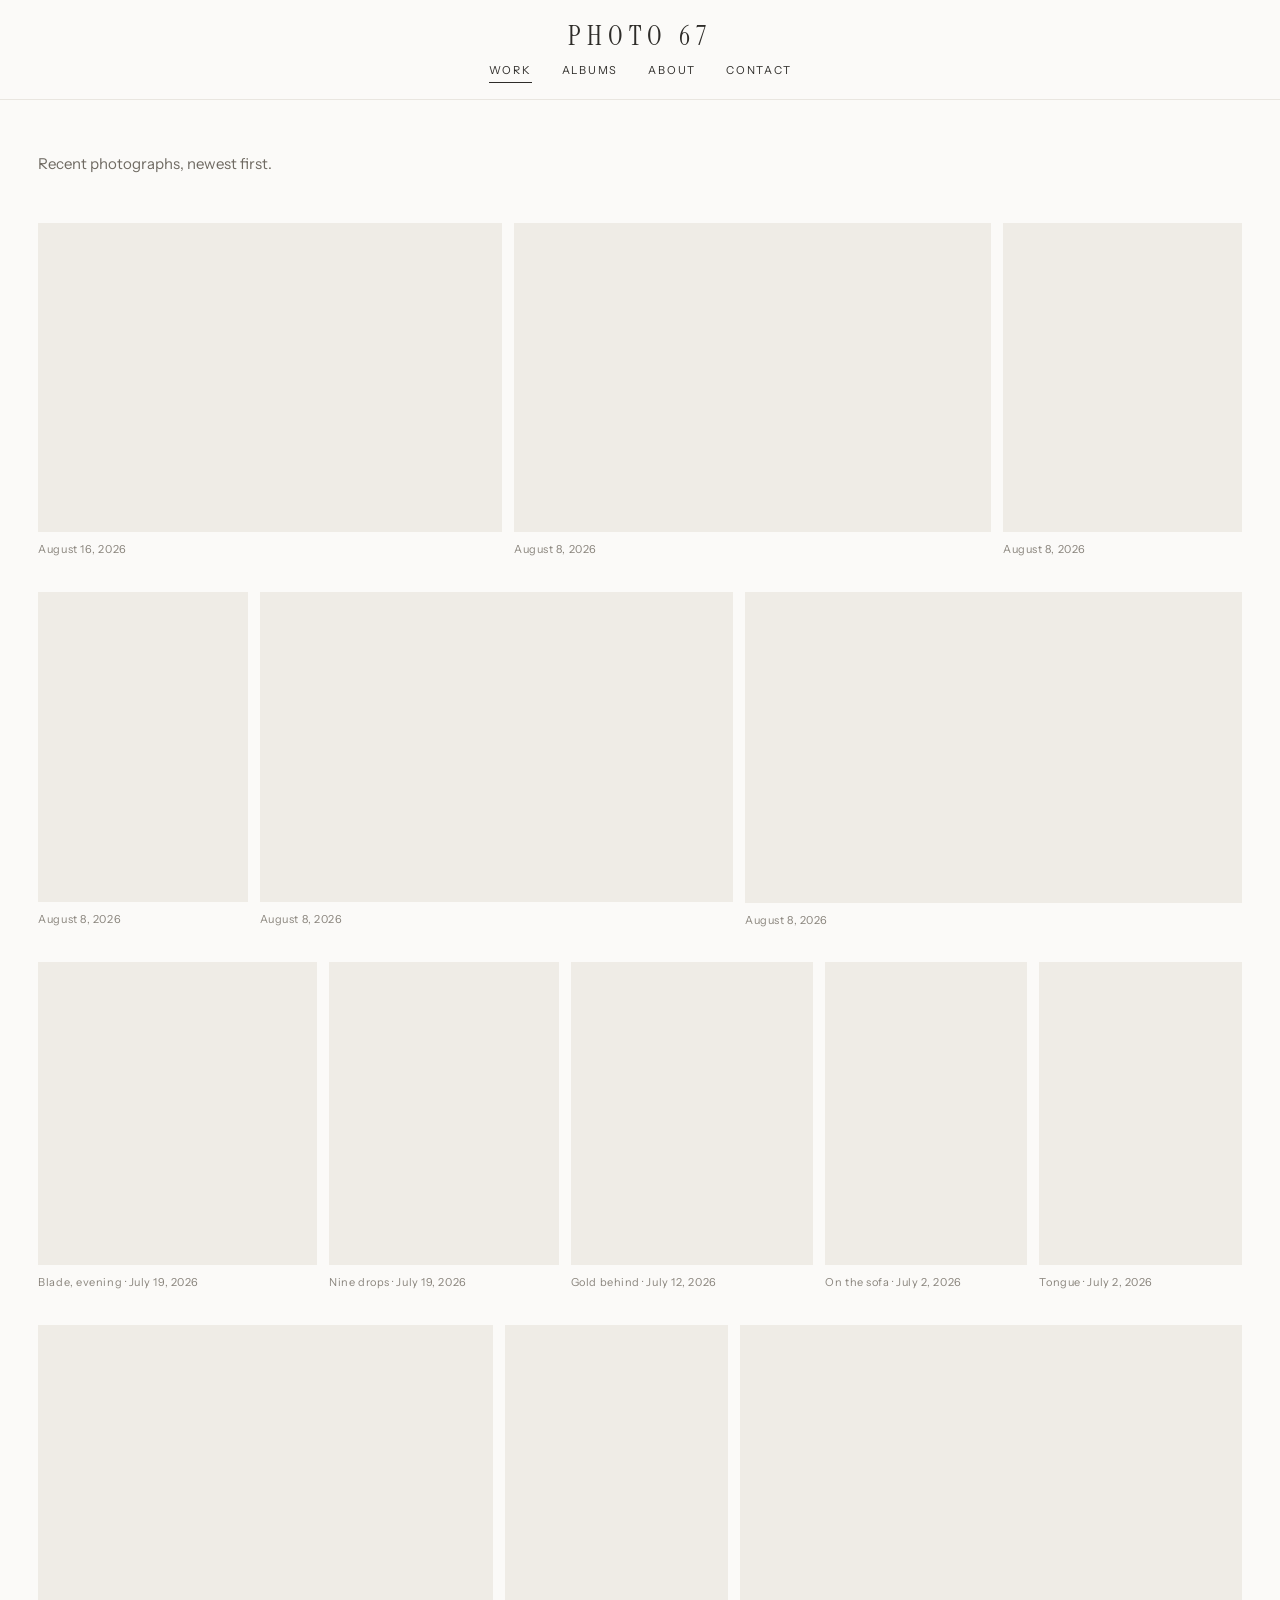
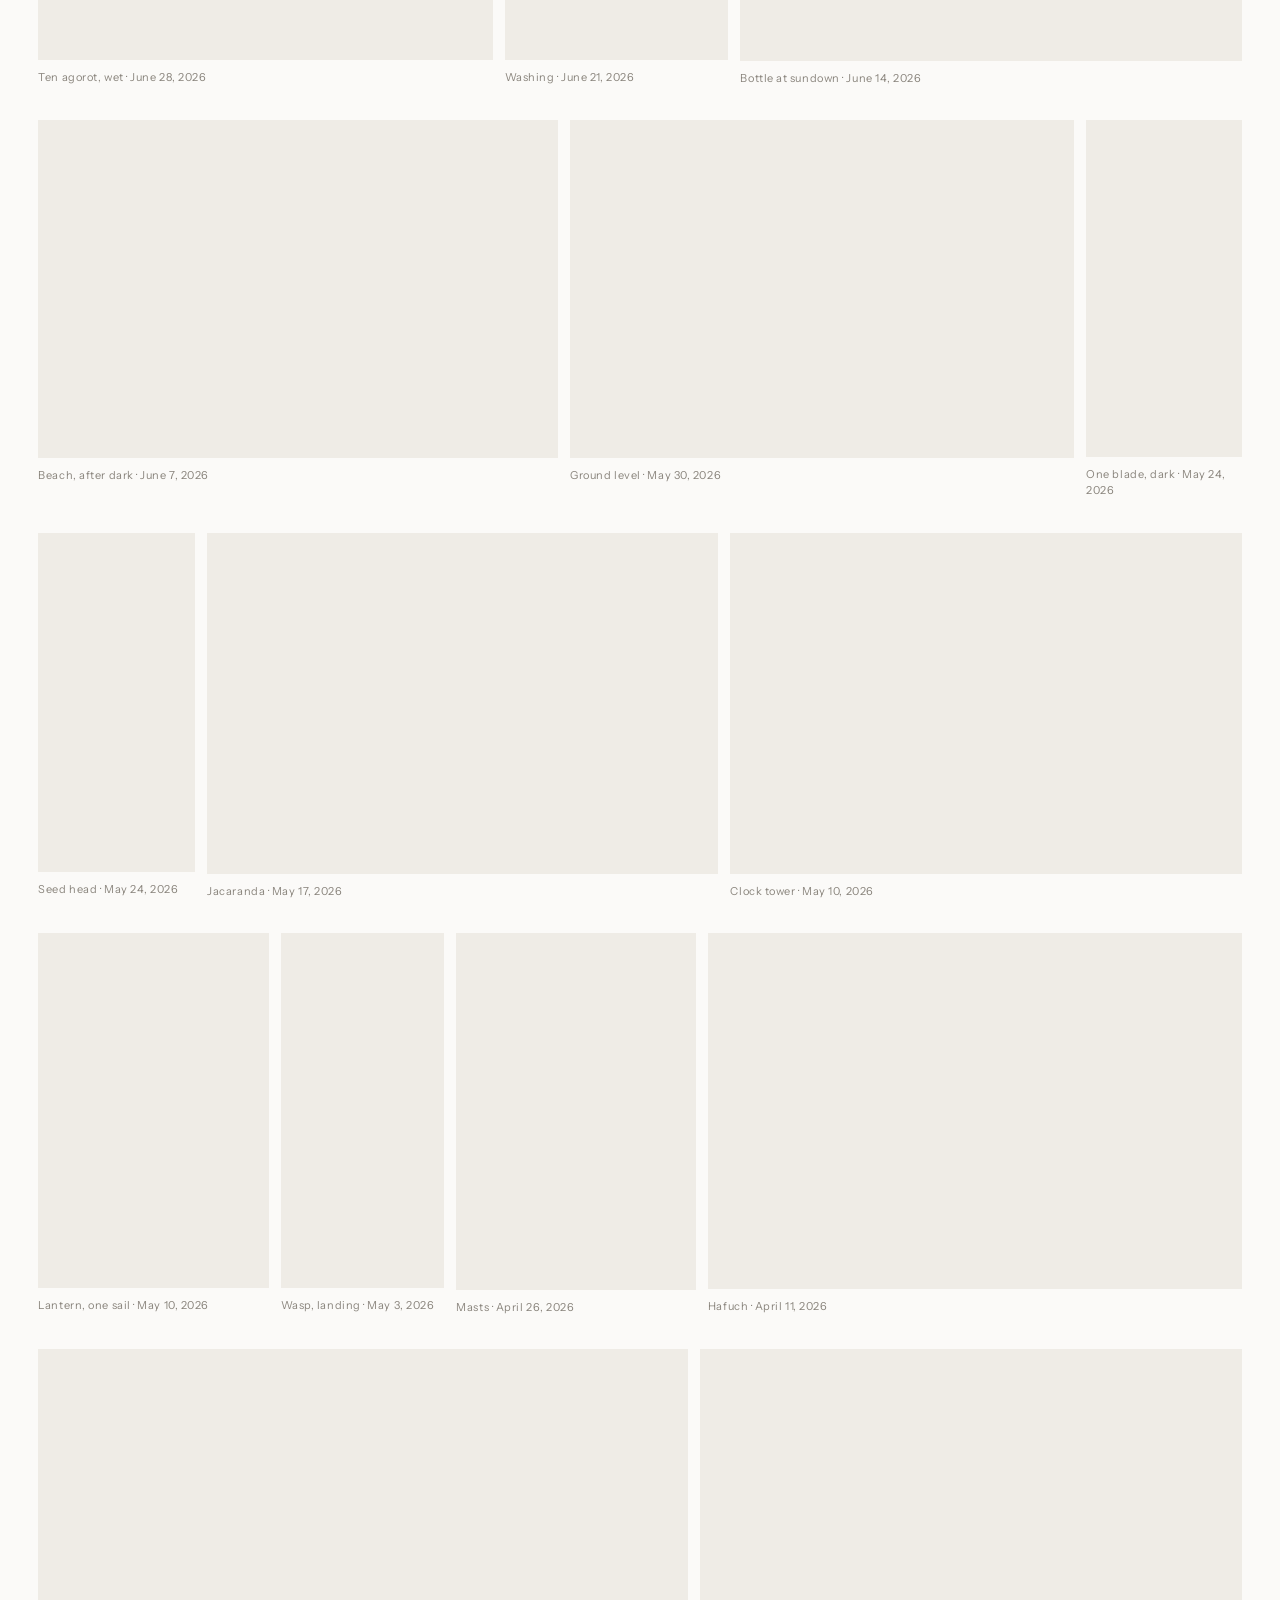
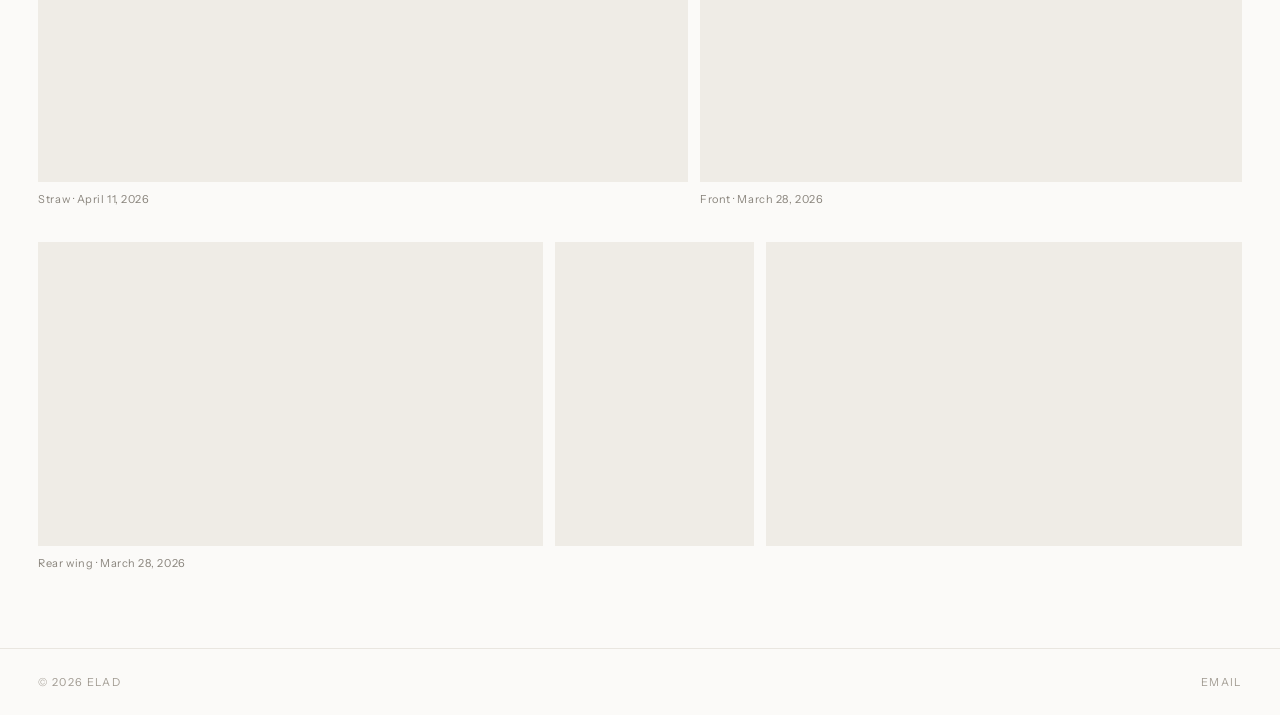
==== commit a307e5c8: "Rebuild photographs" ====
--- a/about/index.html
+++ b/about/index.html
@@ -26,9 +26,9 @@
 <meta property="og:title" content="About — Photo 67">
 <meta property="og:description" content="Elad is a photographer from Israel. His grandfather started him off, and still spends afternoons teaching him the craft.">
 <meta property="og:url" content="https://photo67.com/about">
-<meta property="og:image" content="https://photo67.com/derived/car/IMG_1564-1206.webp">
-<meta property="og:image:width" content="1206">
-<meta property="og:image:height" content="756">
+<meta property="og:image" content="https://photo67.com/derived/caesarea/9893c1ae-bb6b-49da-8fa4-dfd665645808-1400.webp">
+<meta property="og:image:width" content="1400">
+<meta property="og:image:height" content="932">
 <meta property="og:image:alt" content="Photograph by Elad">
 <meta name="twitter:card" content="summary_large_image">
 </head>
